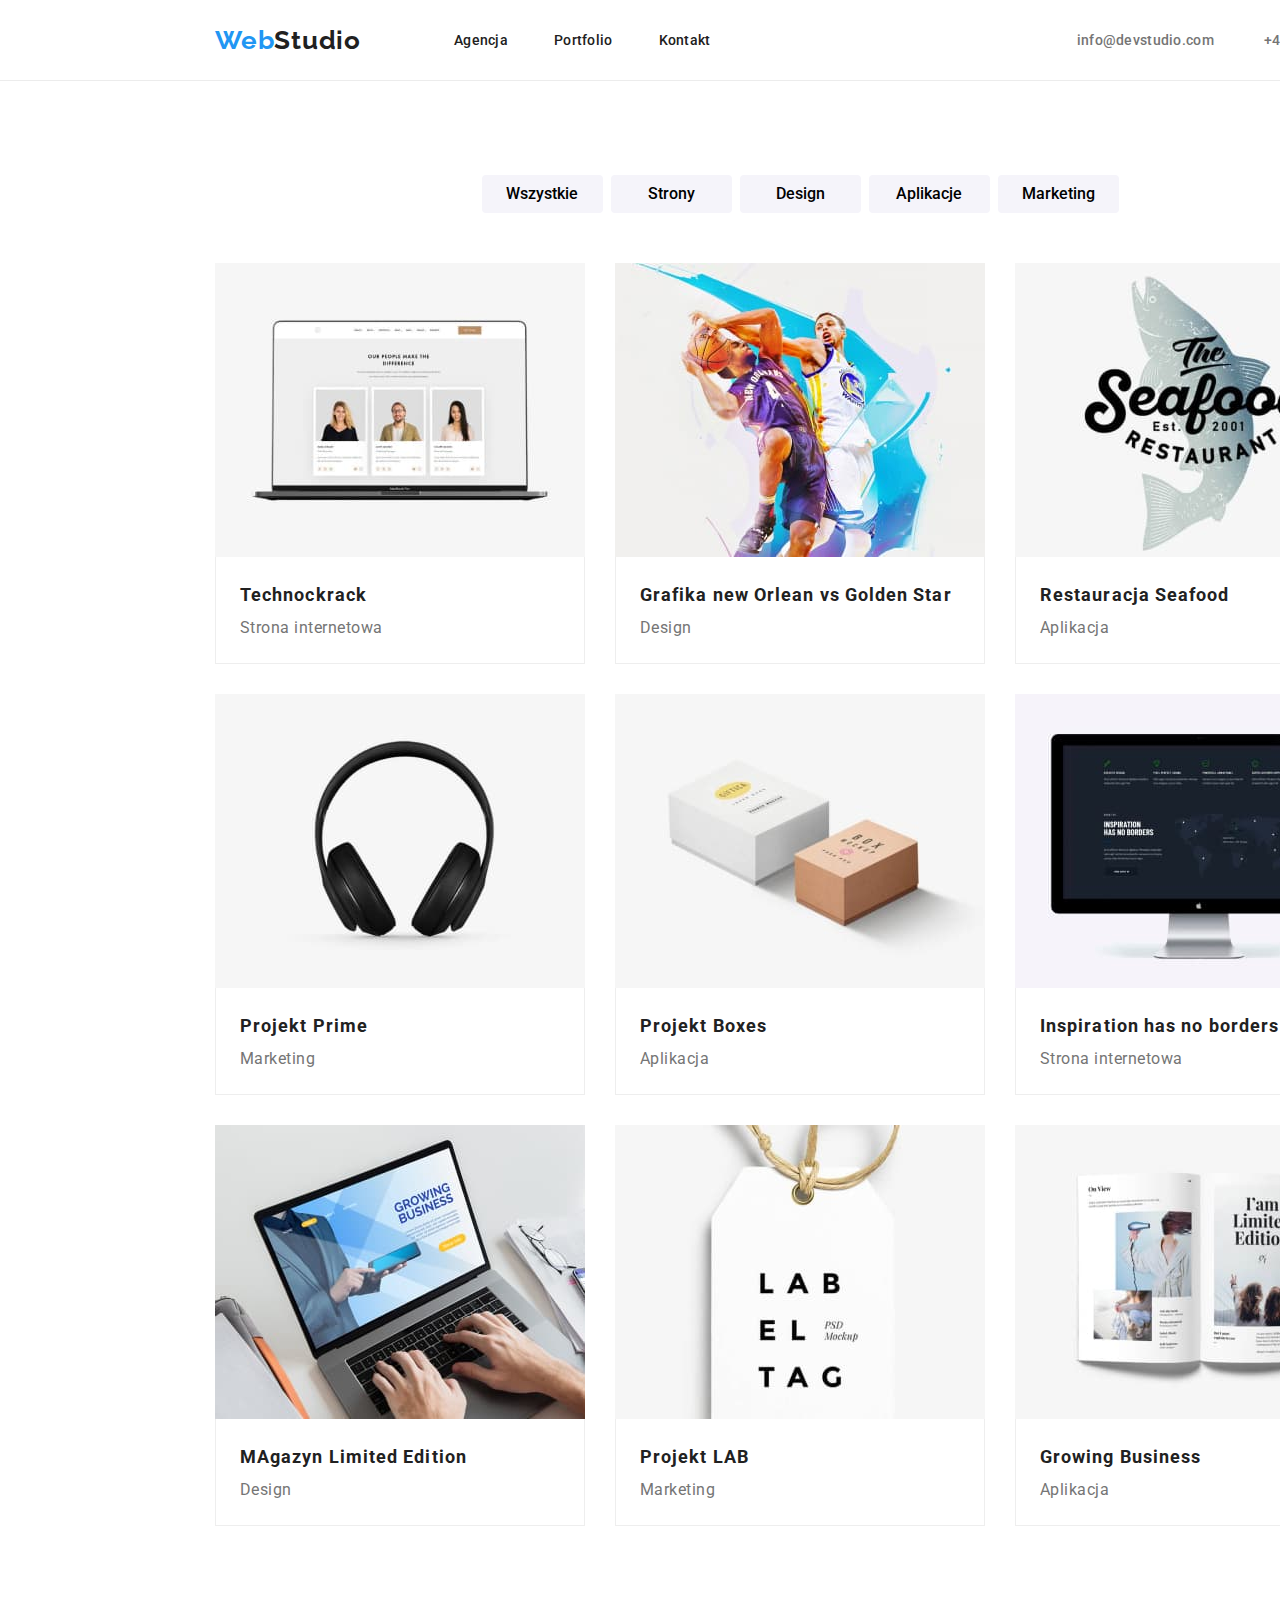
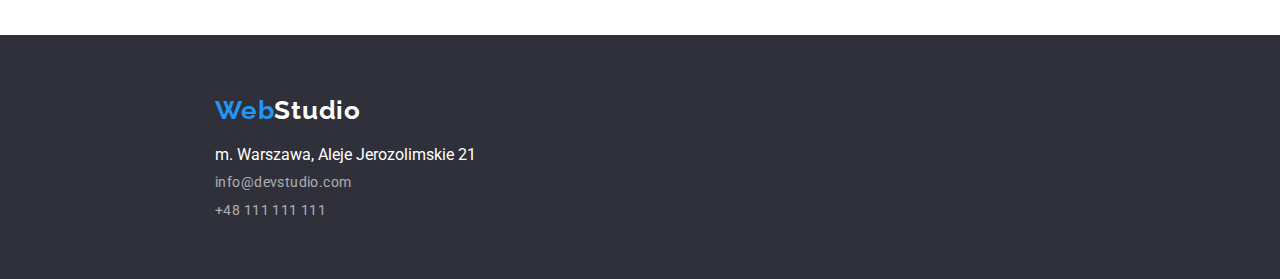
==== portfolio.html @ c16367ce "added copied files to repo" ====
<!DOCTYPE html>
<html lang="pl">
<head>
    <meta charset="UTF-8">
    <meta http-equiv="X-UA-Compatible" content="IE=edge">
    <meta name="viewport" content="width=device-width, initial-scale=1.0">
    <link rel="stylesheet"
    href="https://cdnjs.cloudflare.com/ajax/libs/modern-normalize/0.7.0/modern-normalize.min.css" />
    <link rel="stylesheet" href="./css/styles.css">
    <link rel="preconnect" href="https://fonts.googleapis.com">
    <link rel="preconnect" href="https://fonts.gstatic.com" crossorigin>
    <link href="https://fonts.googleapis.com/css2?family=Raleway:wght@700&family=Roboto:wght@400;500;700;900&display=swap" rel="stylesheet">
    <title>Portfolio</title>
</head>
<body>
    <header class="header">
        <div class="container">
          <nav class="navigation">
            <a class="logo-lighttheme" class="header-logo"
              href="index.html">Web<span>Studio</span></a>
            <ul class="navigation-links list">
              <li class="item"><a class="link" href="agency.html">Agencja</a>
              </li>
              <li class="item"><a class="link"
                  href="portfolio.html">Portfolio</a></li>
              <li class="item"><a class="link" href="#Kontakt">Kontakt</a></li>
            </ul>
          </nav>
          <ul class="contact-links list">
            <li class="item"><a class="link" href="mailto:info@devstudio.com">info@devstudio.com</a></li>
            <li class="item"><a class="link" href="phone:+48111111111">+48 111 111 111</a></li>
          </ul>
        </div>
      </header>
    <section class="gallery-nav">
        <div class="container">
            <ul class="gallery-nav-list list">
                <li class="item">
                    <button class="gallery-btn" type="button">Wszystkie</button>
                </li>
                <li class="item">
                    <button class="gallery-btn" type="button">Strony</button>
                </li>
                <li class="item">
                    <button class="gallery-btn" type="button">Design</button>
                </li>
                <li class="item">
                    <button class="gallery-btn" type="button">Aplikacje</button>
                </li>
                <li class="item">
                    <button class="gallery-btn" type="button">Marketing</button>
                </li>
              </ul>
        </div>
    </section>
    <section class="gallery">
        <div class="container">
            <ul class="gallery-list list">
                <li class="item">
                    <img src="./images/portfolio/product1.jpg" width="370" height="294" alt="">
                    <div class="gallery-subtitle-wraper">
                        <p><strong class="product-text">Technockrack</strong></p>
                        <p class="product-class">Strona internetowa</p>
                    </div>
                    
                </li>
                <li class="item">
                    <img src="./images/portfolio/product2.jpg" width="370" height="294" alt="">
                    <div class="gallery-subtitle-wraper">
                        <p><strong class="product-text"> Grafika new Orlean vs Golden Star</strong></p>
                        <p class="product-class">Design</p>
                    </div>
                    
                </li>
                <li class="item">
                    <img src="./images/portfolio/product3.jpg" width="370" height="294" alt="">
                    <div class="gallery-subtitle-wraper">
                        <p><strong class="product-text">Restauracja Seafood</strong></p>
                        <p class="product-class">Aplikacja
                        </p>
                    </div>
                   
                </li>
                <li class="item">
                    <img src="./images/portfolio/product4.jpg" width="370" height="294" alt="">
                    <div class="gallery-subtitle-wraper">
                        <p><strong class="product-text">Projekt Prime</strong></p>
                        <p class="product-class">Marketing</p>
                    </div>
                    
                </li>
                <li class="item">
                    <img src="./images/portfolio/product5.jpg" width="370" height="294" alt="">
                    <div class="gallery-subtitle-wraper">
                        <p><strong class="product-text">Projekt Boxes</strong></p>
                        <p class="product-class">Aplikacja</p>
                    </div>
                </li>
                <li class="item">
                    <img src="./images/portfolio/product6.jpg" width="370" height="294" alt="">
                    <div class="gallery-subtitle-wraper">
                        <p><strong class="product-text">Inspiration has no borders</strong></p>
                        <p class="product-class">Strona internetowa</p>
                    </div>
                    
                </li>
            
                <li class="item">
                    <img src="./images/portfolio/product7.jpg" width="370" height="294" alt="">
                    <div class="gallery-subtitle-wraper">
                        <p><strong class="product-text">MAgazyn Limited Edition</strong></p>
                        <p class="product-class">Design</p>
                    </div>
                    
                </li>
                <li class="item">
                    <img src="./images/portfolio/product8.jpg" width="370" height="294" alt="">
                    <div class="gallery-subtitle-wraper">
                        <p><strong class="product-text">Projekt LAB</strong></p>
                        <p class="product-class">Marketing</p>
                    </div>
                    
                </li>
                <li class="item">
                    <img src="./images/portfolio/product9.jpg" width="370" height="294" alt="">
                    <div class="gallery-subtitle-wraper">
                        <p><strong class="product-text">Growing Business</strong></p>
                        <p class="product-class">Aplikacja</p>
                    </div>
                </li>
            </ul>
        </div>
        
    </section>
    <footer class="hero-background footer">
        <div class="container">
            <a class="logo-darktheme" href="#">Web<span>Studio</span>
            </a>
            <ul class="list">
                <li class="item">
                    <a class="footer-adres" href="https://goo.gl/maps/imskWViYpNZ9BuhFA" target="_blank">m.
                  Warszawa, Aleje
                  Jerozolimskie 21</a>
                </li>
                <li class="item">
                    <a class="footer-link" href="mailto:info@devstudio.com">info@devstudio.com</a>
                </li>
                <li class="item"> 
                    <a class="footer-link" href="phone:+48111111111">+48 111 111 111</a>
                </li>
            </ul>
          </div>
    </footer>
</body>
</html>
---- css/styles.css ----
:root {
    --main-font: "Roboto", "Open Sans", sans-serif;
    --secondary-font: "Raleway", sans-serif;
    --main-color: #212121;
    --secondary-color: #2196f3;
    --third-color: #ffffff;
    --additional-color: #757575;
    --button-color: #f5f4fa;
    --hero-color: #2f303a;
  }
a {
    text-decoration: none;
}
body {
    font-family: 'Raleway', sans-serif;
    font-family: 'Roboto', sans-serif;
    color: var(--main-color);
    margin-left: auto;
    margin-right: auto;
    width: 1600px;
}
/* zerowanie tekstu */
h1,
h2,
h3,
h4,
h5,
h6 {
  padding: 0px;
  margin: 0px;
}
p {
  padding: 0px;
  margin: 0px;
}

/* Zdjęcia jako elementy blokowe */

img {
  display: block;
}
.section {
  padding-top: 94px;
  padding-bottom: 94px;
}
.section-fix {
  padding-top: 94px;
}
/* zerowanie list */
.list {
    list-style: none;
    margin: 0;
    padding: 0;
}
/*  Kontener */
.container {
    max-width: 1200px;
    min-height: 80px;
    margin-left: auto;
    margin-right: auto;
}
/* Logo */
.logo-lighttheme {
  font-family: "Raleway", "Open Sans", sans-serif;
  font-weight: 700;
  font-size: 26px;
  line-height: 1.192;
  letter-spacing: 0.03em;
  color: var(--secondary-color);
  margin-right: 93px;
}

.logo-lighttheme > span {
  color: var(--main-color);
}
.white-logo {
    font-family: "Raleway", "Open Sans", sans-serif;
    font-weight: 700;
    font-size: 26px;
    color: var(--third-color);
    line-height: 1.192;
}
.logo-darktheme {
  font-family: "Raleway", "Open Sans", sans-serif;
  font-weight: 700;
  font-size: 26px;
  line-height: 1.192;
  letter-spacing: 0.03em;
  color: var(--secondary-color);
}

.logo-darktheme > span {
  color: var(--third-color);
}
/* nawigacja */
.header .container {
  display: flex;
  justify-content: space-between;
  padding-left: 15px;
  padding-right: 15px;
  flex-wrap: wrap;
}

.header {
  border-bottom: 1px solid #ececec;
}

.navigation,
.navigation-links,
.contact-links {
  display: flex;
  align-items: center;
  flex-wrap: wrap;
}

.navigation-links .item:not(:last-child) {
  margin-right: 46px;
}

.contact-links .item:not(:last-child) {
  margin-right: 38px;
}

.navigation-links a {
  font-weight: 500;
  font-size: 14px;
  line-height: 1.143;
  letter-spacing: 0.02em;
  color: var(--main-color);
}

.contact-links a {
  font-weight: 500;
  font-size: 14px;
  margin-right: 12px;
  line-height: 1.143;
  letter-spacing: 0.02em;
  color: var(--additional-color);
}

.navigation-links a:hover,
.navigation-links a:focus,
.contact-links a:hover,
.contact-links a:focus {
  color: var(--secondary-color);
}
  /* end nav */
  /* HERO */
.hero-background {
    background-color: var(--hero-color);
}
.hero-text {
    font-size: 44px;
    font-weight: 900;
    color: var(--third-color);
    line-height: 1.364;
    text-align: center;
    letter-spacing: 0.06em;
    text-transform: uppercase;
}
.hero {
    padding: 200px 0;
}
.hero .container {
    align-items: center;
    justify-content: center;
    display: flex;
    flex-direction: column;
  }
.hero h1 {
    width: 696px;
}
.button-hero {
    color: var(--third-color);
    background-color: var(--secondary-color) ;
    margin-top: 30px;
    border: 0;
    border-radius: 4px;
    width: 200px;
    height: 50px;
    font-weight: 700;
    line-height: 1.875;
    text-align: center;
    letter-spacing: 0.06em;
    cursor: pointer;
}
.button-hero:hover, .button-hero:focus {
    color: var(--main-color);
}
.no-dot-list {
    list-style-type: none;
}
/* end hero */
/* MAin */
.content-header-text {
    font-weight: 700;
    font-size: 14px;
    margin-bottom: 10px;
    line-height: 1.143;
    letter-spacing: 0.03em;
    color: var(--main-color);
    text-transform: uppercase;
}
.content-text {
    font-size: 14px;
    line-height: 1.71;
    letter-spacing: 0.03em;
    color: var(--additional-color);
}
.container .main-content {
    display: flex;
    justify-content: center;
    flex-wrap: wrap;
}
.main-content .item {
    width: 270px;
    margin: 0px 15px;
}
.aboutus-header {
    font-weight: 700;
    font-size: 36px;
    margin-bottom: 40px;
    line-height: 1.167;
    text-align: center;
    letter-spacing: 0.03em;
    color: var(--main-color);
}
.container .about-list {
    display: flex;
    text-align: center;
  
  }
  
  .about-list .item {
    margin: 0px 15px;
  }
  /* end main */
  /* Employee */
.employee {
  background-color: var(--button-color);
  
}

  .employee-header {
    font-weight: 700;
    font-size: 36px;
    line-height: 1.167;
    text-align: center;
    letter-spacing: 0.03em;
    color: var(--main-color);
    
  }
  
  
  .employee .container .list {
    display: flex;
    justify-content: center;
    
  }
  
  .employee .item {
    margin: 50px 15px 0px;
    box-shadow: 0px 1px 3px rgba(0, 0, 0, 0.12), 0px 1px 1px rgba(0, 0, 0, 0.14),
      0px 2px 1px rgba(0, 0, 0, 0.2);
  }
  
  .employee-description {
    padding: 30px 0px;
    text-align: center;
    background-color: var(--third-color);
    border: 0px;
    border-radius: 0px 0px 4px 4px;
  }
.specialist-name {
    font-size: 16px;
    line-height: 1.1875;
    text-align: center;
    letter-spacing: 0.03em;
    font-weight: 500;
    margin-bottom: 10px;
    color: var(--main-color);
}
.specialist-position {
    font-size: 16px;
    line-height: 1.1875;
    text-align: center;
    letter-spacing: 0.03em;
    color: var(--additional-color);
}
/* Employee  end*/
/* footer */
.footer .container {
  padding-top: 60px;
  padding-bottom: 60px;
  padding-left: 15px;
}

.footer {
  background: #2f303a;
  color: var(--third-color);
  text-decoration: none;
}

.footer .item:not(:first-child){
  margin-top: 9px;
}

.footer .item:first-child{
  margin-top: 20px;
}

.footer-adres {
  text-decoration: none;
  color: var(--third-color);
}

.footer-link {
  color: var(--third-color);
  opacity: 0.6;
  font-size: 14px;
  line-height: 1.71px;
  letter-spacing: 0.03em;
}

.footer-adres:hover,
.footer-adres:focus,
.footer-link:hover,
.footer-link:focus {
  color: var(--secondary-color);
}
.footer span {
  color: var(--third-color);
}
/* End footer */
/* POTFOLIO */
/* galerry nav */
.gallery-nav > .container .list {
  display: flex;
  justify-content: center;
  align-items: center;
  padding-top: 94px;
  margin-bottom: 35px;
}
.gallery-subtitle-wraper {
  padding: 20px 24px;
  border-left: 1px solid #eeeeee;
  border-right: 1px solid #eeeeee;
  border-bottom: 1px solid #eeeeee;
}
.gallery .item {
  margin: 15px;
  width: 370px;
  background: #ffffff;
  box-sizing: border-box;
}

.gallery .container .list {
  display: flex;
  justify-content: center;
  flex-wrap: wrap;
  padding-bottom: 94px;
}
.product-text {
    font-weight: 700;
    font-size: 18px;
    line-height: 2;
    letter-spacing: 0.06em;
    text-align: left;
}
.gallery-btn {
    font-weight: 500;
    font-size: 16px;
    line-height: 1.625;
    padding: 6px 22px;
    margin: 0 4px;
    border: 0;
    width: 121px;
    height: 38px;
    background: var(--button-color);
    border-radius: 4px;
    border-color: var(--button-color);
    cursor: pointer;
}
.gallery-btn:hover,
.gallery-btn:focus {
  background-color: var(--secondary-color);
  color:var(--third-color);
  border-color: var(--third-color);
}
.product-class {
    font-size: 16px;
    line-height: 1.875;
    letter-spacing: 0.03em;
    color: var(--additional-color);
    text-align: left;
}
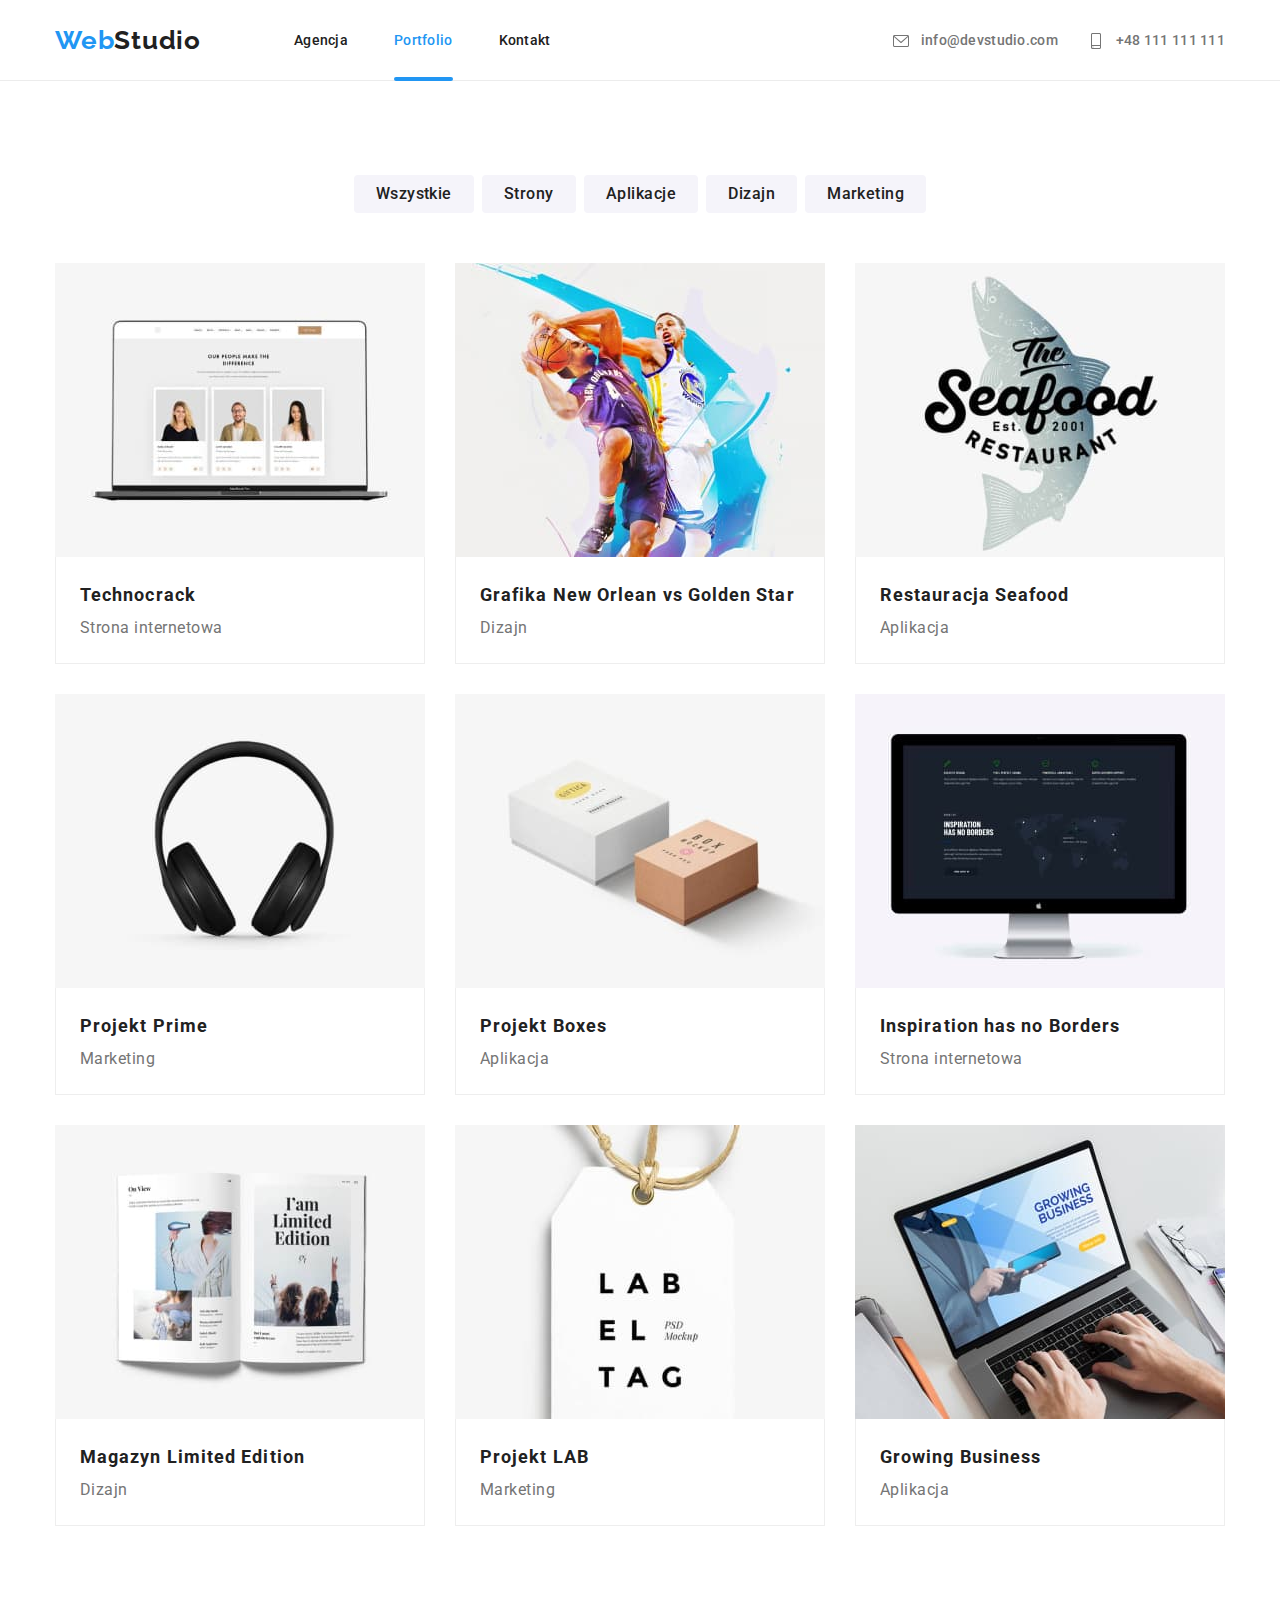
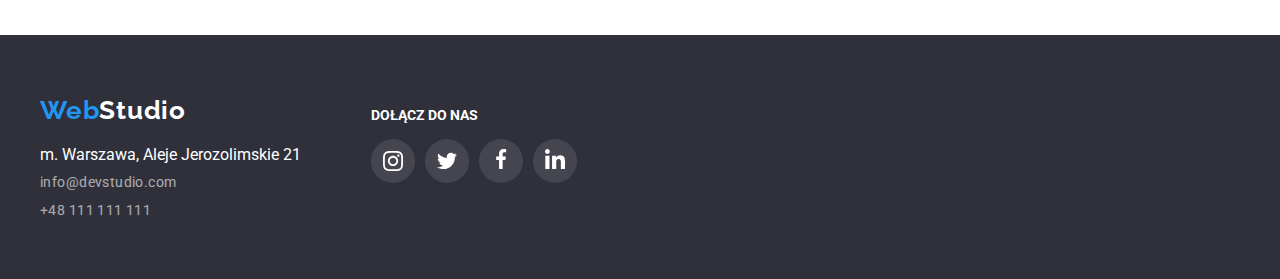
==== commit cbe490b6: "add fix to styles" ====
--- a/portfolio.html
+++ b/portfolio.html
@@ -1,155 +1,217 @@
 <!DOCTYPE html>
-<html lang="pl">
+<html lang="en">
+
 <head>
-    <meta charset="UTF-8">
-    <meta http-equiv="X-UA-Compatible" content="IE=edge">
-    <meta name="viewport" content="width=device-width, initial-scale=1.0">
-    <link rel="stylesheet"
+  <meta charset="UTF-8" />
+  <meta http-equiv="X-UA-Compatible" content="IE=edge" />
+  <meta name="viewport" content="width=device-width, initial-scale=1.0" />
+  <link rel="stylesheet"
     href="https://cdnjs.cloudflare.com/ajax/libs/modern-normalize/0.7.0/modern-normalize.min.css" />
-    <link rel="stylesheet" href="./css/styles.css">
-    <link rel="preconnect" href="https://fonts.googleapis.com">
-    <link rel="preconnect" href="https://fonts.gstatic.com" crossorigin>
-    <link href="https://fonts.googleapis.com/css2?family=Raleway:wght@700&family=Roboto:wght@400;500;700;900&display=swap" rel="stylesheet">
-    <title>Portfolio</title>
+  <link rel="stylesheet" href="./css/styles.css" />
+  <link rel="preconnect" href="https://fonts.googleapis.com" />
+  <link rel="preconnect" href="https://fonts.gstatic.com" crossorigin />
+  <link href="https://fonts.googleapis.com/css2?family=Raleway:wght@700&family=Roboto:wght@400;500;700;900&display=swap"
+    rel="stylesheet" />
+  <title>Portfolio</title>
 </head>
+
 <body>
-    <header class="header">
-        <div class="container">
-          <nav class="navigation">
-            <a class="logo-lighttheme" class="header-logo"
-              href="index.html">Web<span>Studio</span></a>
-            <ul class="navigation-links list">
-              <li class="item"><a class="link" href="agency.html">Agencja</a>
-              </li>
-              <li class="item"><a class="link"
-                  href="portfolio.html">Portfolio</a></li>
-              <li class="item"><a class="link" href="#Kontakt">Kontakt</a></li>
-            </ul>
-          </nav>
-          <ul class="contact-links list">
-            <li class="item"><a class="link" href="mailto:info@devstudio.com">info@devstudio.com</a></li>
-            <li class="item"><a class="link" href="phone:+48111111111">+48 111 111 111</a></li>
-          </ul>
-        </div>
-      </header>
-    <section class="gallery-nav">
-        <div class="container">
-            <ul class="gallery-nav-list list">
-                <li class="item">
-                    <button class="gallery-btn" type="button">Wszystkie</button>
-                </li>
-                <li class="item">
-                    <button class="gallery-btn" type="button">Strony</button>
-                </li>
-                <li class="item">
-                    <button class="gallery-btn" type="button">Design</button>
-                </li>
-                <li class="item">
-                    <button class="gallery-btn" type="button">Aplikacje</button>
-                </li>
-                <li class="item">
-                    <button class="gallery-btn" type="button">Marketing</button>
-                </li>
-              </ul>
-        </div>
+  <header class="header">
+    <div class="container">
+      <nav class="navigation">
+        <a class="logo-lighttheme" class="header-logo" href="./index.html">Web<span>Studio</span></a>
+        <ul class="navigation-links list">
+          <li class="item"><a class="link" href="./index.html">Agencja</a>
+          </li>
+          <li class="item"><a id="current" class="link" href="./portfolio.html">Portfolio</a></li>
+          <li class="item"><a class="link" href="#Kontakt">Kontakt</a></li>
+        </ul>
+      </nav>
+      <ul class="contact-links list">
+        <li class="item"><a class="link" href="mailto:info@devstudio.com"><svg class="nav-icon" width=20 height=16>
+              <use href="./images/icons.svg#icon-envelope"></use>
+            </svg><span>info@devstudio.com</span></a></li>
+        <li class="item"><a class="link" href="phone:+48111111111"><svg class="nav-icon" width=20 height=16>
+              <use href="./images/icons.svg#icon-smartphone"></use>
+            </svg>+48 111 111 111</a></li>
+      </ul>
+    </div>
+  </header>
+  <main class="galler-nav">
+    <div class="container">
+      <ul class="galler-nav-list list">
+        <li class="item"><button class="gallery-btn" type="button">Wszystkie</button></li>
+        <li class="item"><button class="gallery-btn" type="button">Strony</button></li>
+        <li class="item"><button class="gallery-btn" type="button">Aplikacje</button></li>
+        <li class="item"><button class="gallery-btn" type="button">Dizajn</button></li>
+        <li class="item"><button class="gallery-btn" type="button">Marketing</button></li>
+      </ul>
+    </div>
+    <h1 hidden>Galeria zdjęć</h1>
+    <section class="gallery">
+      <div class="container">
+        <ul class="gallery-list list">
+          <li class="item">
+            <div class="overlay-container">
+              <img src="./images/portfolio/img.jpg" width="370" height="294" alt="laptop z otwartą stroną intenetową" />
+              <div class="overlay">
+                <p>Technocrack jest popularną platformą wykorzystywaną do rozpowszechniania koronawirusa. Firmy
+                  wykorzystują tę platformę do celów szpiegowskich i ataków na niezabezpieczone serwery konkurencji</p>
+              </div>
+            </div>
+            <div class="gallery-subtitle-wraper">
+              <p class="gallery-list-title">Technocrack</p>
+              <p class="gallery-list-subtitle">Strona internetowa</p>
+            </div>
+          </li>
+          <li class="item">
+            <div class="overlay-container">
+              <img src="./images/portfolio/img1.jpg" width="370" height="294"
+                alt="2 graczy koszykówki walczących o piłkę na abstrakcyjnym tle" />
+              <div class="overlay">
+                <p>Lorem ipsum dolor sit amet consectetur adipisicing elit. Nam, quia. Qui omnis libero adipisci velit
+                  aspernatur dolor eaque blanditiis similique, neque itaque, harum quae nesciunt officiis dolore ullam
+                  eveniet! Ullam!</div>
+            </div>
+            <div class="gallery-subtitle-wraper">
+              <p class="gallery-list-title">Grafika New Orlean vs Golden Star</p>
+              <p class="gallery-list-subtitle">Dizajn</p>
+            </div>
+          </li>
+          <li class="item">
+            <div class="overlay-container">
+              <img src="./images/portfolio/img2.jpg" width="370" height="294"
+                alt="logo restauacji seafood, rysunkowa ryba" />
+              <div class="overlay">
+                <p>Lorem ipsum dolor sit amet consectetur adipisicing elit. Nam, quia. Qui omnis libero adipisci velit
+                  aspernatur dolor eaque blanditiis similique, neque itaque, harum quae nesciunt officiis dolore ullam
+                  eveniet! Ullam! </div>
+            </div>
+            <div class="gallery-subtitle-wraper">
+              <p class="gallery-list-title">Restauracja Seafood</p>
+              <p class="gallery-list-subtitle">Aplikacja</p>
+            </div>
+          </li>
+          <li class="item">
+            <div class="overlay-container">
+              <img src="./images/portfolio/img3.jpg" width="370" height="294" alt="czarne słuchawki" />
+              <div class="overlay">
+                <p>Lorem ipsum dolor sit amet consectetur adipisicing elit. Nam, quia. Qui omnis libero adipisci velit
+                  aspernatur dolor eaque blanditiis similique, neque itaque, harum quae nesciunt officiis dolore ullam
+                  eveniet! Ullam!  </div>
+            </div>
+            <div class="gallery-subtitle-wraper">
+              <p class="gallery-list-title">Projekt Prime</p>
+              <p class="gallery-list-subtitle">Marketing</p>
+            </div>
+          </li>
+          <li class="item">
+            <div class="overlay-container">
+              <img src="./images/portfolio/img4.jpg" width="370" height="294"
+                alt="2 pudełka, białe i brązowe z logo firmy" />
+              <div class="overlay">
+                <p>Lorem ipsum dolor sit amet consectetur adipisicing elit. Nam, quia. Qui omnis libero adipisci velit
+                  aspernatur dolor eaque blanditiis similique, neque itaque, harum quae nesciunt officiis dolore ullam
+                  eveniet! Ullam! </div>
+            </div>
+            <div class="gallery-subtitle-wraper">
+              <p class="gallery-list-title">Projekt Boxes</p>
+              <p class="gallery-list-subtitle">Aplikacja</p>
+            </div>
+          </li>
+          <li class="item">
+            <div class="overlay-container">
+              <img src="./images/portfolio/img5.jpg" width="370" height="294"
+                alt="monitor komutera z wyświetlaną stroną internetową" />
+              <div class="overlay">
+                <p>Lorem ipsum dolor sit amet consectetur adipisicing elit. Nam, quia. Qui omnis libero adipisci velit
+                  aspernatur dolor eaque blanditiis similique, neque itaque, harum quae nesciunt officiis dolore ullam
+                  eveniet! Ullam!</div>
+            </div>
+            <div class="gallery-subtitle-wraper">
+              <p class="gallery-list-title">Inspiration has no Borders</p>
+              <p class="gallery-list-subtitle">Strona internetowa</p>
+            </div>
+          </li>
+          <li class="item">
+            <div class="overlay-container">
+              <img src="./images/portfolio/img6.jpg" width="370" height="294" alt="otwarty katalog z artykułami" />
+              <div class="overlay">
+                <p>Lorem ipsum dolor sit amet consectetur adipisicing elit. Nam, quia. Qui omnis libero adipisci velit
+                  aspernatur dolor eaque blanditiis similique, neque itaque, harum quae nesciunt officiis dolore ullam
+                  eveniet! Ullam!</div>
+            </div>
+            <div class="gallery-subtitle-wraper">
+              <p class="gallery-list-title">Magazyn Limited Edition</p>
+              <p class="gallery-list-subtitle">Dizajn</p>
+            </div>
+          </li>
+          <li class="item">
+            <div class="overlay-container">
+              <img src="./images/portfolio/img7.jpg" width="370" height="294" alt="zawieszka z napisem labeltag" />
+              <div class="overlay">
+                <p>Lorem ipsum dolor sit amet consectetur adipisicing elit. Nam, quia. Qui omnis libero adipisci velit
+                  aspernatur dolor eaque blanditiis similique, neque itaque, harum quae nesciunt officiis dolore ullam
+                  eveniet! Ullam!</div>
+            </div>
+            <div class="gallery-subtitle-wraper">
+              <p class="gallery-list-title">Projekt LAB</p>
+              <p class="gallery-list-subtitle">Marketing</p>
+            </div>
+          </li>
+          <li class="item">
+            <div class="overlay-container">
+              <img src="./images/portfolio/img8.jpg" width="370" height="294"
+                alt="laptop z otwartą biznesową stroną internetową" />
+              <div class="overlay">
+                <p>Lorem ipsum dolor sit amet consectetur adipisicing elit. Nam, quia. Qui omnis libero adipisci velit
+                  aspernatur dolor eaque blanditiis similique, neque itaque, harum quae nesciunt officiis dolore ullam
+                  eveniet! Ullam!</p>
+              </div>
+            </div>
+            <div class="gallery-subtitle-wraper">
+              <p class="gallery-list-title">Growing Business</p>
+              <p class="gallery-list-subtitle">Aplikacja</p>
+            </div>
+          </li>
+        </ul>
+      </div>
     </section>
-    <section class="gallery">
-        <div class="container">
-            <ul class="gallery-list list">
-                <li class="item">
-                    <img src="./images/portfolio/product1.jpg" width="370" height="294" alt="">
-                    <div class="gallery-subtitle-wraper">
-                        <p><strong class="product-text">Technockrack</strong></p>
-                        <p class="product-class">Strona internetowa</p>
-                    </div>
-                    
-                </li>
-                <li class="item">
-                    <img src="./images/portfolio/product2.jpg" width="370" height="294" alt="">
-                    <div class="gallery-subtitle-wraper">
-                        <p><strong class="product-text"> Grafika new Orlean vs Golden Star</strong></p>
-                        <p class="product-class">Design</p>
-                    </div>
-                    
-                </li>
-                <li class="item">
-                    <img src="./images/portfolio/product3.jpg" width="370" height="294" alt="">
-                    <div class="gallery-subtitle-wraper">
-                        <p><strong class="product-text">Restauracja Seafood</strong></p>
-                        <p class="product-class">Aplikacja
-                        </p>
-                    </div>
-                   
-                </li>
-                <li class="item">
-                    <img src="./images/portfolio/product4.jpg" width="370" height="294" alt="">
-                    <div class="gallery-subtitle-wraper">
-                        <p><strong class="product-text">Projekt Prime</strong></p>
-                        <p class="product-class">Marketing</p>
-                    </div>
-                    
-                </li>
-                <li class="item">
-                    <img src="./images/portfolio/product5.jpg" width="370" height="294" alt="">
-                    <div class="gallery-subtitle-wraper">
-                        <p><strong class="product-text">Projekt Boxes</strong></p>
-                        <p class="product-class">Aplikacja</p>
-                    </div>
-                </li>
-                <li class="item">
-                    <img src="./images/portfolio/product6.jpg" width="370" height="294" alt="">
-                    <div class="gallery-subtitle-wraper">
-                        <p><strong class="product-text">Inspiration has no borders</strong></p>
-                        <p class="product-class">Strona internetowa</p>
-                    </div>
-                    
-                </li>
-            
-                <li class="item">
-                    <img src="./images/portfolio/product7.jpg" width="370" height="294" alt="">
-                    <div class="gallery-subtitle-wraper">
-                        <p><strong class="product-text">MAgazyn Limited Edition</strong></p>
-                        <p class="product-class">Design</p>
-                    </div>
-                    
-                </li>
-                <li class="item">
-                    <img src="./images/portfolio/product8.jpg" width="370" height="294" alt="">
-                    <div class="gallery-subtitle-wraper">
-                        <p><strong class="product-text">Projekt LAB</strong></p>
-                        <p class="product-class">Marketing</p>
-                    </div>
-                    
-                </li>
-                <li class="item">
-                    <img src="./images/portfolio/product9.jpg" width="370" height="294" alt="">
-                    <div class="gallery-subtitle-wraper">
-                        <p><strong class="product-text">Growing Business</strong></p>
-                        <p class="product-class">Aplikacja</p>
-                    </div>
-                </li>
-            </ul>
-        </div>
-        
-    </section>
-    <footer class="hero-background footer">
-        <div class="container">
-            <a class="logo-darktheme" href="#">Web<span>Studio</span>
-            </a>
-            <ul class="list">
-                <li class="item">
-                    <a class="footer-adres" href="https://goo.gl/maps/imskWViYpNZ9BuhFA" target="_blank">m.
-                  Warszawa, Aleje
-                  Jerozolimskie 21</a>
-                </li>
-                <li class="item">
-                    <a class="footer-link" href="mailto:info@devstudio.com">info@devstudio.com</a>
-                </li>
-                <li class="item"> 
-                    <a class="footer-link" href="phone:+48111111111">+48 111 111 111</a>
-                </li>
-            </ul>
-          </div>
-    </footer>
+  </main>
+  <footer class="footer">
+    <div class="container">
+      <div class="footeraddres">
+        <a class="logo-darktheme" href="#mainweb">Web<span>Studio</span></a>
+        <ul class="list">
+          <li class="item"><a class="footer-adres" href="https://goo.gl/maps/imskWViYpNZ9BuhFA" target="_blank">m.
+              Warszawa, Aleje
+              Jerozolimskie 21</a></li>
+          <li class="item">
+            <a class="footer-link" href="mailto:info@devstudio.com">info@devstudio.com</a>
+          </li>
+          <li class="item"> <a class="footer-link" href="phone:+48111111111">+48 111 111 111</a>
+          </li>
+        </ul>
+      </div>
+      <div class="footersocial">
+        <p class="footerlinks">DOŁĄCZ DO NAS</p>
+        <ul class="social list">
+          <li class="social-list"><a class="social-links" href="insta"><svg class="icon" width=20 height=20>
+                <use href="./images/icons.svg#icon-instagram">
+              </svg></a></li>
+          <li class="social-list"><a class="social-links" href="tweter"><svg class="icon" width=20 height=20>
+                <use href="./images/icons.svg#icon-tweter">
+              </svg></a></li>
+          <li class="social-links"><a href="facebook"><svg class="icon" width=20 height=20>
+                <use href="./images/icons.svg#icon-facebook">
+              </svg></a></li>
+          <li class="social-links"><a href="linkedin"><svg class="icon" width=20 height=20>
+                <use href="./images/icons.svg#icon-linkedin">
+              </svg></a></li>
+        </ul>
+      </div>
+    </div>
+  </footer>
 </body>
+
 </html>--- a/css/styles.css
+++ b/css/styles.css
@@ -1,25 +1,27 @@
+
 :root {
-    --main-font: "Roboto", "Open Sans", sans-serif;
-    --secondary-font: "Raleway", sans-serif;
-    --main-color: #212121;
-    --secondary-color: #2196f3;
-    --third-color: #ffffff;
-    --additional-color: #757575;
-    --button-color: #f5f4fa;
-    --hero-color: #2f303a;
-  }
-a {
-    text-decoration: none;
-}
+  --main-font: "Roboto", "Open Sans", sans-serif;
+  --secondary-font: "Raleway", sans-serif;
+  --main-color: #212121;
+  --secondary-color: #2196f3;
+  --third-color: #ffffff;
+  --additional-color: #757575;
+  --greystyle-color: #afb1b8;
+}
+
 body {
-    font-family: 'Raleway', sans-serif;
-    font-family: 'Roboto', sans-serif;
-    color: var(--main-color);
-    margin-left: auto;
-    margin-right: auto;
-    width: 1600px;
-}
-/* zerowanie tekstu */
+  font-family: "Roboto", "Open Sans", sans-serif;
+  color: #212121;
+  margin-left: auto;
+  margin-right: auto;
+  max-width: 1600px;
+}
+
+address {
+  font-style: inherit;
+}
+/* Zerowanie marginesów zew i wew tekstu */
+
 h1,
 h2,
 h3,
@@ -39,27 +41,34 @@
 img {
   display: block;
 }
-.section {
-  padding-top: 94px;
-  padding-bottom: 94px;
-}
-.section-fix {
-  padding-top: 94px;
-}
-/* zerowanie list */
+
+/* Usunięcie ozdobników list dla każdej list z klasą list */
+
 .list {
-    list-style: none;
-    margin: 0;
-    padding: 0;
-}
-/*  Kontener */
+  list-style: none;
+  margin: 0;
+  padding: 0;
+}
+
+/* Ustawienie kursorów na linkach i przyciskach */
+
+a,
+button {
+  text-decoration: inherit;
+  cursor: pointer;
+  color: inherit;
+}
+
+/* Kontener kontentu */
 .container {
-    max-width: 1200px;
-    min-height: 80px;
-    margin-left: auto;
-    margin-right: auto;
-}
-/* Logo */
+  max-width: 1200px;
+  min-height: 80px;
+  margin-left: auto;
+  margin-right: auto;
+}
+
+/*--LOGO--*/
+
 .logo-lighttheme {
   font-family: "Raleway", "Open Sans", sans-serif;
   font-weight: 700;
@@ -67,19 +76,13 @@
   line-height: 1.192;
   letter-spacing: 0.03em;
   color: var(--secondary-color);
-  margin-right: 93px;
+  margin: 16px 93px 16px 0px;
 }
 
 .logo-lighttheme > span {
   color: var(--main-color);
 }
-.white-logo {
-    font-family: "Raleway", "Open Sans", sans-serif;
-    font-weight: 700;
-    font-size: 26px;
-    color: var(--third-color);
-    line-height: 1.192;
-}
+
 .logo-darktheme {
   font-family: "Raleway", "Open Sans", sans-serif;
   font-weight: 700;
@@ -92,12 +95,15 @@
 .logo-darktheme > span {
   color: var(--third-color);
 }
-/* nawigacja */
+
+/*--LOGO--*/
+
+/*--Navigation--*/
+
 .header .container {
   display: flex;
   justify-content: space-between;
-  padding-left: 15px;
-  padding-right: 15px;
+  padding: 0px 15px;
   flex-wrap: wrap;
 }
 
@@ -113,15 +119,20 @@
   flex-wrap: wrap;
 }
 
+.navigation-links,
+.contact-links {
+margin: 16px 0px;
+}
+
 .navigation-links .item:not(:last-child) {
   margin-right: 46px;
 }
 
 .contact-links .item:not(:last-child) {
-  margin-right: 38px;
-}
-
-.navigation-links a {
+  margin-right: 28px;
+}
+
+.navigation-links .item{
   font-weight: 500;
   font-size: 14px;
   line-height: 1.143;
@@ -129,170 +140,414 @@
   color: var(--main-color);
 }
 
-.contact-links a {
+.contact-links .link{
   font-weight: 500;
   font-size: 14px;
   margin-right: 12px;
   line-height: 1.143;
   letter-spacing: 0.02em;
   color: var(--additional-color);
-}
-
-.navigation-links a:hover,
-.navigation-links a:focus,
-.contact-links a:hover,
-.contact-links a:focus {
+  fill: var(--additional-color);
+  align-items: center;
+  margin: 16px 0px;
+}
+
+.nav-icon {
+  margin-right: 10px;
+  align-content: center;
+  vertical-align: bottom;
+}
+
+.link:hover,
+.link:focus {
   color: var(--secondary-color);
-}
-  /* end nav */
-  /* HERO */
-.hero-background {
-    background-color: var(--hero-color);
-}
-.hero-text {
-    font-size: 44px;
-    font-weight: 900;
-    color: var(--third-color);
-    line-height: 1.364;
-    text-align: center;
-    letter-spacing: 0.06em;
-    text-transform: uppercase;
-}
+  fill: var(--secondary-color);
+  transition: color fill;
+  transition-duration: 250ms;
+  transition-timing-function: cubic-bezier(0.4, 0, 0.2, 1);
+}
+
+#current {
+  position: relative;
+  color: #2196f3;
+  margin-bottom: 32px;
+}
+
+#current:after{
+  content:"";
+  position: absolute;
+  width: 100%;
+  height: 4px;
+  background: #2196F3;
+  border-radius: 2px;
+  bottom:-33px;
+  left: 0;
+}
+
+
+/*--Navigation--*/
+
+/*--HERO--*/
+
+.hero-header {
+  font-weight: 900;
+  font-size: 44px;
+  line-height: 1.364;
+  text-align: center;
+  letter-spacing: 0.06em;
+  color: var(--third-color);
+}
+
 .hero {
-    padding: 200px 0;
-}
+  background-image: linear-gradient(
+      rgba(47, 48, 58, 0.4),
+      rgba(47, 48, 58, 0.4)
+    ),
+    url("../images/background/background.jpg");
+  background-size: cover;
+  background-position: center center;
+  padding: 200px 0px;
+}
+
 .hero .container {
-    align-items: center;
-    justify-content: center;
-    display: flex;
-    flex-direction: column;
-  }
+  align-items: center;
+  justify-content: center;
+  display: flex;
+  flex-direction: column;
+}
+
 .hero h1 {
-    width: 696px;
-}
-.button-hero {
-    color: var(--third-color);
-    background-color: var(--secondary-color) ;
-    margin-top: 30px;
-    border: 0;
-    border-radius: 4px;
-    width: 200px;
-    height: 50px;
-    font-weight: 700;
-    line-height: 1.875;
-    text-align: center;
-    letter-spacing: 0.06em;
-    cursor: pointer;
-}
-.button-hero:hover, .button-hero:focus {
-    color: var(--main-color);
-}
-.no-dot-list {
-    list-style-type: none;
-}
-/* end hero */
-/* MAin */
-.content-header-text {
-    font-weight: 700;
-    font-size: 14px;
-    margin-bottom: 10px;
-    line-height: 1.143;
-    letter-spacing: 0.03em;
-    color: var(--main-color);
-    text-transform: uppercase;
-}
-.content-text {
-    font-size: 14px;
-    line-height: 1.71;
-    letter-spacing: 0.03em;
-    color: var(--additional-color);
-}
+  width: 696px;
+}
+
+.hero-btn {
+  background: var(--secondary-color);
+  border: 0px;
+  border-radius: 4px;
+  font-weight: 700;
+  font-size: 16px;
+  line-height: 1.875;
+  text-align: center;
+  letter-spacing: 0.06em;
+  width: 200px;
+  height: 50px;
+  margin-top: 30px;
+  color: var(--third-color);
+}
+
+.hero-btn:focus,
+.hero-btn:hover {
+  color: var(--main-color);
+  transition: color;
+  transition-duration: 250ms;
+  transition-timing-function: cubic-bezier(0.4, 0, 0.2, 1);
+}
+
+.visually-hidden {
+  position: absolute;
+  width: 1px;
+  height: 1px;
+  margin: -1px;
+  border: 0;
+  padding: 0;
+  clip: rect(0 0 0 0);
+  overflow: hidden;
+}
+
+.backdrop {
+  position: fixed;
+  width: 100%;
+  height: 100%;
+  background-color: rgba(0, 0, 0, 0.2);
+  top: 0;
+  left: 0;
+
+  opacity: 1;
+  transition: opacity 250ms cubic-bezier(0.4, 0, 0.2, 1);
+}
+.backdrop.is-hidden {
+  opacity: 0;
+  pointer-events: none;
+}
+.backdrop.is-hidden .modal {
+  transition: opacity 250ms cubic-bezier(0.4, 0, 0.2, 1);
+}
+.modal {
+  position: absolute;
+  width: 528px;
+  height: 581px;
+  background-color: var(--third-color);
+  box-shadow: 0px 1px 3px rgba(0, 0, 0, 0.12), 0px 1px 1px rgba(0, 0, 0, 0.14),
+    0px 2px 1px rgba(0, 0, 0, 0.2);
+  border-radius: 4px;
+  top: 50%;
+  left: 50%;
+  transform: translate(-50%, -50%) scale(1);
+  transition: opacity 250ms cubic-bezier(0.4, 0, 0.2, 1);
+}
+.modal-close {
+  position: absolute;
+  top: 8px;
+  right: 8px;
+  display: flex;
+  justify-content: center;
+  align-items: center;
+  width: 30px;
+  height: 30px;
+  background-color: var(--third-color);
+  border: 1px solid rgba(0, 0, 0, 0.1);
+  border-radius: 50%;
+  cursor: pointer;
+}
+.modal .close {
+  width: 17px;
+  height: 17px;
+}
+
+/*--HERO--*/
+
+/*--MAIN--*/
+
+.main h3 {
+  font-weight: 700;
+  font-size: 14px;
+  line-height: 1.143;
+  letter-spacing: 0.03em;
+  margin-bottom: 10px;
+  color: var(--main-color);
+}
+
+.iconcont {
+  background: #f5f4fa;
+  height: 120px;
+  width: 270px;
+  margin-bottom: 30px;
+  border-radius: 4px;
+  display: flex;
+  justify-content: center;
+  align-items: center;
+  flex-wrap: wrap;
+}
+
+.main p {
+  font-size: 14px;
+  line-height: 1.71;
+  letter-spacing: 0.03em;
+  color: var(--additional-color);
+}
+
 .container .main-content {
-    display: flex;
-    justify-content: center;
-    flex-wrap: wrap;
-}
+  display: flex;
+  justify-content: center;
+  padding: 94px 0px;
+  flex-wrap: wrap;
+}
+
 .main-content .item {
-    width: 270px;
-    margin: 0px 15px;
-}
-.aboutus-header {
-    font-weight: 700;
-    font-size: 36px;
-    margin-bottom: 40px;
-    line-height: 1.167;
-    text-align: center;
-    letter-spacing: 0.03em;
-    color: var(--main-color);
-}
+  width: 270px;
+  margin: 0px 15px;
+}
+
+.about h2 {
+  font-weight: 700;
+  font-size: 36px;
+  line-height: 1.167;
+  text-align: center;
+  letter-spacing: 0.03em;
+  color: var(--main-color);
+  margin-bottom: 40px;
+}
+
 .container .about-list {
-    display: flex;
-    text-align: center;
-  
-  }
-  
-  .about-list .item {
-    margin: 0px 15px;
-  }
-  /* end main */
-  /* Employee */
+  display: flex;
+  text-align: center;
+  justify-content: center;
+  padding-bottom: 94px;
+  flex-wrap: wrap;
+}
+
+.about-list .item {
+  margin: 15px 15px;
+  position: relative;
+}
+
+.about-list p {
+  font-weight: bold;
+  font-size: 14px;
+  line-height: 16px;
+  text-align: center;
+  letter-spacing: 0.03em;
+  text-transform: uppercase;
+  color: var(--third-color);
+  background-color: rgba(47, 48, 58, 0.8);
+  height: 70px;
+  justify-content: center;
+  display: flex;
+  align-items: center;
+  position: absolute;
+  width: 100%;
+  left: 0%;
+  bottom: 0%;
+}
+
+/*--MAIN--*/
+
+/*--EMPLOYEE--*/
+
+/* można zastosować selektor potomka zmniejszając ilość kodu, zmienijąc przy imieniu pracownika znacznik p na h3 */
+
 .employee {
-  background-color: var(--button-color);
-  
-}
-
-  .employee-header {
-    font-weight: 700;
-    font-size: 36px;
-    line-height: 1.167;
-    text-align: center;
-    letter-spacing: 0.03em;
-    color: var(--main-color);
-    
-  }
-  
-  
-  .employee .container .list {
-    display: flex;
-    justify-content: center;
-    
-  }
-  
-  .employee .item {
-    margin: 50px 15px 0px;
-    box-shadow: 0px 1px 3px rgba(0, 0, 0, 0.12), 0px 1px 1px rgba(0, 0, 0, 0.14),
-      0px 2px 1px rgba(0, 0, 0, 0.2);
-  }
-  
-  .employee-description {
-    padding: 30px 0px;
-    text-align: center;
-    background-color: var(--third-color);
-    border: 0px;
-    border-radius: 0px 0px 4px 4px;
-  }
-.specialist-name {
-    font-size: 16px;
-    line-height: 1.1875;
-    text-align: center;
-    letter-spacing: 0.03em;
-    font-weight: 500;
-    margin-bottom: 10px;
-    color: var(--main-color);
-}
-.specialist-position {
-    font-size: 16px;
-    line-height: 1.1875;
-    text-align: center;
-    letter-spacing: 0.03em;
-    color: var(--additional-color);
-}
-/* Employee  end*/
-/* footer */
+  background: #f5f4fa;
+  padding-bottom: 94px;
+}
+
+.employee-header {
+  font-weight: 700;
+  font-size: 36px;
+  line-height: 1.167;
+  text-align: center;
+  letter-spacing: 0.03em;
+  color: var(--main-color);
+  padding-top: 94px;
+}
+
+.employee-name {
+  font-size: 16px;
+  line-height: 1.1875;
+  text-align: center;
+  letter-spacing: 0.03em;
+  font-weight: 500;
+  margin-bottom: 10px;
+  color: var(--main-color);
+}
+
+.employee-position {
+  font-size: 16px;
+  line-height: 1.1875;
+  text-align: center;
+  letter-spacing: 0.03em;
+  color: var(--additional-color);
+}
+
+.employee .container .list {
+  display: flex;
+  justify-content: center;
+  flex-wrap: wrap;
+}
+
+.employee .item {
+  margin: 50px 15px 0px;
+  box-shadow: 0px 1px 3px rgba(0, 0, 0, 0.12), 0px 1px 1px rgba(0, 0, 0, 0.14),
+    0px 2px 1px rgba(0, 0, 0, 0.2);
+}
+
+.employee-description {
+  padding: 30px 0px;
+  text-align: center;
+  background-color: var(--third-color);
+  border: 0px;
+  border-radius: 4px 4px;
+}
+
+.social {
+  display: flex;
+  justify-content: center;
+  align-items: center;
+}
+.social-links {
+  display: flex;
+  justify-content: center;
+  align-items: center;
+  fill: #afb1b8;
+  color: #afb1b8;
+  background-color: #ffffff;
+  width: 44px;
+  height: 44px;
+  border-radius: 50%;
+  margin: 16px 5px 0px;
+}
+
+.social-links:hover,
+.social-links:focus {
+  background-color: var(--secondary-color);
+  fill: #ffffff;
+  color: #ffffff;
+  transition: color fill background-color;
+  transition-duration: 250ms;
+  transition-timing-function: cubic-bezier(0.4, 0, 0.2, 1);
+}
+
+/*--EMPLOYEE--*/
+
+/* CUSTOMERS */
+
+.customers {
+  background-color: #fff;
+}
+
+.customers-header {
+  font-weight: 700;
+  font-size: 36px;
+  line-height: 1.167;
+  text-align: center;
+  letter-spacing: 0.03em;
+  color: var(--main-color);
+}
+.customers .container {
+  display: flex;
+  justify-content: center;
+  padding: 94px 0px;
+  flex-wrap: wrap;
+  align-items: center;
+}
+
+.customer-list {
+  margin: 50px auto 0px;
+  display: flex;
+  flex-direction: row;
+  justify-content: center;
+  flex-wrap: wrap;
+  column-gap: 15px;
+  row-gap: 15px;
+  padding: 0 15px;
+}
+
+.customer-list .item {
+  display: inline-flex;
+  justify-content: center;
+  align-content: center;
+  flex-wrap: wrap;
+  padding: auto;
+}
+
+.customer-link {
+  display: flex;
+  justify-content: center;
+  align-items: center;
+  border: 1px solid #afb1b8;
+  border-radius: 4px;
+  width: 170px;
+  height: 92px;
+  fill: var(--greystyle-color);
+  color: var(--greystyle-color);
+}
+
+.customer-link:hover,
+.customer-link:focus {
+  border: 1px solid var(--secondary-color);
+  fill: var(--secondary-color);
+  color: var(--secondary-color);
+  transition: color fill border;
+  transition-duration: 250ms;
+  transition-timing-function: cubic-bezier(0.4, 0, 0.2, 1);
+}
+/* CUSTOMERS */
+
+/*--FOOTER--*/
+
 .footer .container {
-  padding-top: 60px;
-  padding-bottom: 60px;
-  padding-left: 15px;
+  padding: 60px 0px;
+  display: flex;
 }
 
 .footer {
@@ -301,11 +556,11 @@
   text-decoration: none;
 }
 
-.footer .item:not(:first-child){
+.footer .item:not(:first-child) {
   margin-top: 9px;
 }
 
-.footer .item:first-child{
+.footer .item:first-child {
   margin-top: 20px;
 }
 
@@ -327,31 +582,161 @@
 .footer-link:hover,
 .footer-link:focus {
   color: var(--secondary-color);
+  transition: color;
+  transition-duration: 250ms;
+  transition-timing-function: cubic-bezier(0.4, 0, 0.2, 1);
 }
 .footer span {
   color: var(--third-color);
 }
-/* End footer */
-/* POTFOLIO */
-/* galerry nav */
-.gallery-nav > .container .list {
+
+.footersocial {
+  display: block;
+  justify-content: left;
+  align-items: center;
+  margin-left: 70px;
+  margin-top: 12px;
+}
+.footerlinks {
+  font-size: 14px;
+  line-height: 16px;
+  font-weight: 700;
+}
+.footersocial .social {
+  display: flex;
+  justify-content: left;
+  align-items: center;
+}
+.footersocial .social-links {
+  display: flex;
+  justify-content: center;
+  align-items: center;
+  fill: #ffffff;
+  color: #ffffff;
+  background-color: rgba(255, 255, 255, 0.1);
+  width: 44px;
+  height: 44px;
+  border-radius: 50%;
+  margin: 16px 0px;
+}
+
+.social :not(:last-child) {
+  margin-right: 10px;
+}
+
+.footersocial .social-links:hover,
+.footersocial .social-links:focus {
+  background-color: var(--secondary-color);
+  fill: #ffffff;
+  color: #ffffff;
+  transition: color fill background-color;
+  transition-duration: 250ms;
+  transition-timing-function: cubic-bezier(0.4, 0, 0.2, 1);
+}
+
+/*--FOOTER--*/
+
+/*--Portfolio--*/
+
+.gallery-btn {
+  font-weight: 500;
+  font-size: 16px;
+  line-height: 1.625;
+  letter-spacing: 0.03em;
+  padding: 6px 22px;
+  margin: 0px 4px;
+  background: #f5f4fa;
+  border-radius: 4px;
+  border: 0px;
+}
+
+.gallery-btn:hover,
+.gallery-btn:focus {
+  background: var(--secondary-color);
+  color: var(--third-color);
+  border-radius: 4px;
+  border-color: solid var(--third-color);
+  box-shadow: 0px 3px 1px rgba(0, 0, 0, 0.1), 0px 1px 2px rgba(0, 0, 0, 0.08),
+    0px 2px 2px rgba(0, 0, 0, 0.12);
+  transition: color fill background-color border-color box-shadow;
+  transition-duration: 250ms;
+  transition-timing-function: cubic-bezier(0.4, 0, 0.2, 1);
+}
+
+.galler-nav > .container .list {
   display: flex;
   justify-content: center;
   align-items: center;
   padding-top: 94px;
   margin-bottom: 35px;
 }
+
+.gallery-list-title {
+  font-weight: 700;
+  font-size: 18px;
+  line-height: 2;
+  letter-spacing: 0.06em;
+  color: var(--main-font);
+  text-align: left;
+}
+
+.gallery-list-subtitle {
+  font-size: 16px;
+  line-height: 1.875;
+  letter-spacing: 0.03em;
+  color: var(--additional-color);
+  text-align: left;
+}
+
 .gallery-subtitle-wraper {
   padding: 20px 24px;
   border-left: 1px solid #eeeeee;
   border-right: 1px solid #eeeeee;
   border-bottom: 1px solid #eeeeee;
-}
+  position: relative;
+
+}
+
+.overlay-container{
+  width:370px;
+  height:294px;
+  position: relative;
+}
+
+.gallery-list .overlay {
+  position: absolute;
+  top:0;
+  left:0;
+  display: flex;
+  align-items: center;
+  padding: 24px;
+  width: 100%;
+  height: 100%;
+  background-color: rgba(33, 150, 243, 0.9);
+  font-size: 18px;
+  line-height: 1.56;
+  color: var(--third-color);
+  letter-spacing: 0.03em;
+  transform: scaleY(0);
+  visibility: hidden;
+  transform-origin: bottom;
+}
+
+.gallery-list :hover .overlay,
+.gallery-list :focus .overlay{
+  visibility: visible;
+  transition: 250ms cubic-bezier(0.4, 0, 0.2, 1);
+  transform: scaleY(1);
+  transform-origin: bottom;
+}
+
 .gallery .item {
   margin: 15px;
   width: 370px;
   background: #ffffff;
   box-sizing: border-box;
+  top: 0%;
+  left: 0%;
 }
 
 .gallery .container .list {
@@ -360,37 +745,12 @@
   flex-wrap: wrap;
   padding-bottom: 94px;
 }
-.product-text {
-    font-weight: 700;
-    font-size: 18px;
-    line-height: 2;
-    letter-spacing: 0.06em;
-    text-align: left;
-}
-.gallery-btn {
-    font-weight: 500;
-    font-size: 16px;
-    line-height: 1.625;
-    padding: 6px 22px;
-    margin: 0 4px;
-    border: 0;
-    width: 121px;
-    height: 38px;
-    background: var(--button-color);
-    border-radius: 4px;
-    border-color: var(--button-color);
-    cursor: pointer;
-}
-.gallery-btn:hover,
-.gallery-btn:focus {
-  background-color: var(--secondary-color);
-  color:var(--third-color);
-  border-color: var(--third-color);
-}
-.product-class {
-    font-size: 16px;
-    line-height: 1.875;
-    letter-spacing: 0.03em;
-    color: var(--additional-color);
-    text-align: left;
-}+.gallery .item:hover,
+.gallery .item:focus {
+  transition: box-shadow;
+  transition-duration: 250ms;
+  box-shadow: 0px 1px 1px rgba(0, 0, 0, 0.12), 0px 4px 4px rgba(0, 0, 0, 0.06),
+    1px 4px 6px rgba(0, 0, 0, 0.16);
+  transition-timing-function: cubic-bezier(0.4, 0, 0.2, 1);
+}
+/*--Portfolio--*/
